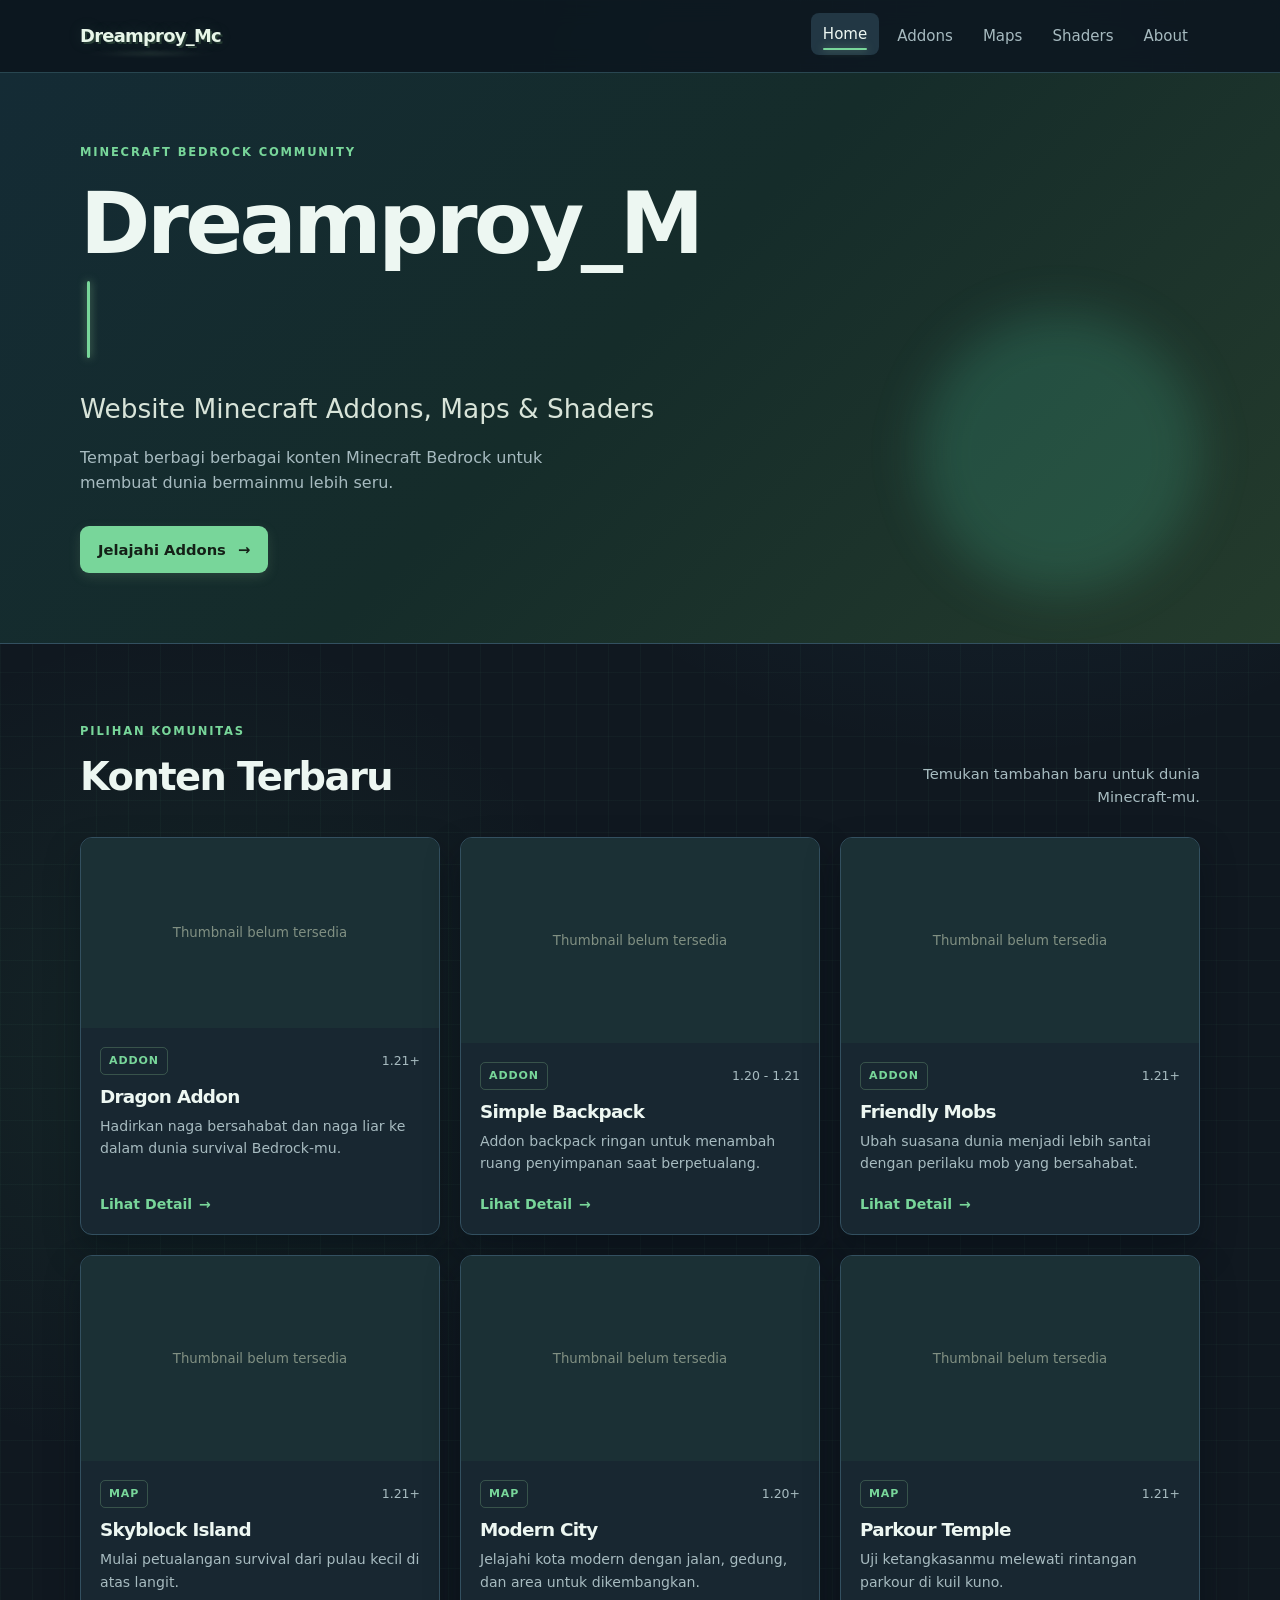
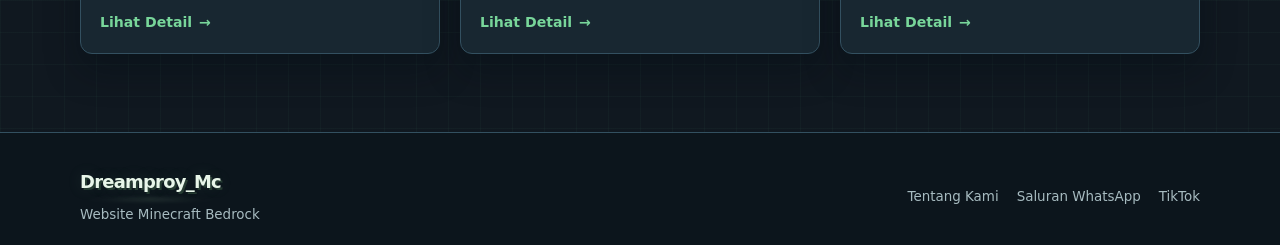
==== index.html @ 4c5c8b7b "Dream" ====
<!DOCTYPE html>
<html lang="id">
<head>
  <meta charset="UTF-8">
  <meta name="viewport" content="width=device-width, initial-scale=1.0">
  <meta name="description" content="Dreamproy_Mc - Website Minecraft Bedrock untuk berbagi Addons, Maps, dan Shaders.">
  <title>Dreamproy_Mc | Website Minecraft Bedrock</title>
  <link rel="stylesheet" href="style.css">
</head>
<body data-page="home">
  <header class="site-header">
    <div class="container nav-wrap">
      <a class="brand" href="index.html" aria-label="Dreamproy_Mc beranda">Dreamproy_Mc</a>
      <button class="menu-toggle" type="button" aria-label="Buka menu" aria-expanded="false">
        <span></span><span></span><span></span>
      </button>
      <nav class="site-nav" aria-label="Navigasi utama">
        <a href="index.html">Home</a>
        <a href="addons.html">Addons</a>
        <a href="maps.html">Maps</a>
        <a href="shaders.html">Shaders</a>
        <a href="about.html">About</a>
      </nav>
    </div>
  </header>

  <main>
    <section class="hero">
      <div class="container hero-content">
        <div class="hero-copy">
          <p class="eyebrow">MINECRAFT BEDROCK COMMUNITY</p>
          <h1 class="typing-title" data-typing-text="Dreamproy_Mc" aria-label="Dreamproy_Mc"></h1>
          <p class="hero-title">Website Minecraft Addons, Maps &amp; Shaders</p>
          <p class="hero-text">Tempat berbagi berbagai konten Minecraft Bedrock untuk membuat dunia bermainmu lebih seru.</p>
          <a class="button button-primary" href="addons.html">Jelajahi Addons <span aria-hidden="true">→</span></a>
        </div>
        <div class="hero-skin" aria-label="Dekorasi skin Minecraft">
          <div class="hero-skin-glow"></div>
          <img src="https://cdn.phototourl.com/free/2026-09-10-048aab70-719a-4eb6-b8e5-b6e6c5dc29ec.png" alt="Skin Minecraft dekorasi" onerror="this.style.display='none'">
        </div>
      </div>
    </section>

    <section class="section container">
      <div class="section-heading">
        <div>
          <p class="eyebrow">PILIHAN KOMUNITAS</p>
          <h2>Konten Terbaru</h2>
        </div>
        <p class="section-note">Temukan tambahan baru untuk dunia Minecraft-mu.</p>
      </div>
      <div id="latest-grid" class="card-grid" aria-live="polite"></div>
    </section>
  </main>

  <footer class="site-footer">
    <div class="container footer-grid">
      <div>
        <a class="brand footer-brand" href="index.html">Dreamproy_Mc</a>
        <p>Website Minecraft Bedrock</p>
      </div>
      <div class="footer-links">
        <a href="about.html">Tentang Kami</a>
        <a href="https://whatsapp.com/channel/0029Vb12716GZNCsfxlUix3G">Saluran WhatsApp</a>
        <a href="https://www.tiktok.com/@danzxd_real?_t=8sNT5NTnFqM&_r=1">TikTok</a>
      </div>
    </div>
    <div class="container footer-bottom">
      <span>&copy; 2026 Dreamproy_Mc</span>
      <span>Dibuat untuk para pemain Bedrock</span>
    </div>
  </footer>
  <script src="data.js"></script>
  <script src="script.js"></script>
</body>
</html>
---- style.css ----
:root {
  --bg: #101820;
  --surface: #182731;
  --surface-light: #223744;
  --line: #335060;
  --text: #edf7f2;
  --muted: #a7bbc0;
  --green: #78d69a;
  --green-dark: #3f9d6a;
  --shadow: 0 16px 34px rgba(3, 12, 18, .34);
  --radius: 12px;
}

* { box-sizing: border-box; }
html { scroll-behavior: smooth; }
body {
  margin: 0;
  background-color: var(--bg);
  background-image:
    linear-gradient(rgba(120, 214, 154, .035) 1px, transparent 1px),
    linear-gradient(90deg, rgba(120, 214, 154, .035) 1px, transparent 1px),
    radial-gradient(circle at 78% 8%, rgba(73, 168, 214, .15), transparent 30%),
    radial-gradient(circle at 15% 55%, rgba(67, 177, 113, .09), transparent 28%);
  background-size: 32px 32px, 32px 32px, auto, auto;
  color: var(--text);
  font-family: Inter, ui-sans-serif, system-ui, -apple-system, BlinkMacSystemFont, "Segoe UI", sans-serif;
  line-height: 1.6;
}
a { color: inherit; text-decoration: none; }
img { max-width: 100%; display: block; }
.container { width: min(1120px, calc(100% - 40px)); margin: 0 auto; }
.sr-only { position: absolute; width: 1px; height: 1px; padding: 0; margin: -1px; overflow: hidden; clip: rect(0, 0, 0, 0); white-space: nowrap; border: 0; }

.site-header {
  position: sticky; top: 0; z-index: 20;
  background: rgba(13, 24, 32, .9);
  border-bottom: 1px solid rgba(76, 126, 143, .45);
  backdrop-filter: blur(12px);
}
.nav-wrap { min-height: 72px; display: flex; align-items: center; justify-content: space-between; gap: 24px; }
.brand {
  position: relative; display: inline-block;
  font-weight: 800; letter-spacing: -.04em; font-size: 1.12rem;
  color: #e8f6e9;
  text-shadow: 2px 2px 0 rgba(84, 125, 90, .35), 0 0 16px rgba(131, 184, 135, .16);
  transition: color .3s ease, text-shadow .3s ease, transform .3s ease;
}
.brand::after {
  content: ""; position: absolute; left: 0; right: 0; bottom: -4px; height: 1px;
  border-radius: 50%; background: radial-gradient(ellipse, rgba(177, 219, 179, .72), transparent 70%);
  filter: blur(2px); opacity: .7;
}
.brand:hover { color: #ffffff; text-shadow: 0 0 14px rgba(160, 215, 164, .7); transform: translateY(-1px); }
.site-nav { display: flex; align-items: center; gap: 6px; }
.site-nav a {
  position: relative; color: var(--muted); padding: 9px 12px; border-radius: 8px; font-size: .94rem;
  transition: color .25s ease, background .25s ease, transform .25s ease;
}
.site-nav a::after {
  content: ""; position: absolute; left: 12px; right: 12px; bottom: 5px; height: 2px;
  border-radius: 999px; background: var(--green); transform: scaleX(0); transform-origin: center;
  transition: transform .25s ease, box-shadow .25s ease;
}
.site-nav a:hover, .site-nav a.active { color: var(--text); background: var(--surface-light); transform: translateY(-2px); }
.site-nav a:hover::after, .site-nav a.active::after { transform: scaleX(1); box-shadow: 0 0 9px rgba(131, 184, 135, .7); }
.menu-toggle { display: none; border: 0; background: transparent; padding: 8px; cursor: pointer; }
.menu-toggle span { display: block; width: 23px; height: 2px; margin: 5px 0; background: var(--text); border-radius: 2px; transition: transform .25s ease, opacity .25s ease; }
.menu-toggle[aria-expanded="true"] span:nth-child(1) { transform: translateY(7px) rotate(45deg); }
.menu-toggle[aria-expanded="true"] span:nth-child(2) { opacity: 0; transform: scaleX(0); }
.menu-toggle[aria-expanded="true"] span:nth-child(3) { transform: translateY(-7px) rotate(-45deg); }

.typing-title { min-height: 1.15em; }
.typing-title::after { content: ""; display: inline-block; width: 3px; height: .9em; margin-left: 7px; vertical-align: -.08em; border-radius: 2px; background: var(--green); box-shadow: 0 0 9px rgba(131, 184, 135, .75); animation: cursor-blink .8s steps(1) infinite; }
@keyframes cursor-blink { 50% { opacity: 0; } }

.hero { overflow: hidden; border-bottom: 1px solid var(--line); background: linear-gradient(135deg, #142b35 0%, #152c2a 48%, #243b2c 100%); }
.hero-content { min-height: 505px; display: flex; align-items: center; justify-content: space-between; gap: 30px; position: relative; }
.hero-copy { max-width: 620px; padding: 70px 0; position: relative; z-index: 1; }
.eyebrow { margin: 0 0 14px; color: var(--green); font-size: .72rem; font-weight: 800; letter-spacing: .16em; }
h1, h2, h3, p { margin-top: 0; }
h1, h2, h3 { line-height: 1.15; letter-spacing: -.04em; }
h1 { margin-bottom: 18px; font-size: clamp(2.5rem, 7vw, 5.3rem); }
h2 { margin-bottom: 10px; font-size: clamp(1.7rem, 4vw, 2.4rem); }
h3 { margin-bottom: 8px; font-size: 1.15rem; }
.hero-title { margin-bottom: 14px; font-size: clamp(1.15rem, 2.4vw, 1.65rem); color: #d8e4d9; }
.hero-text { max-width: 500px; margin-bottom: 30px; color: var(--muted); }
.hero-skin { width: min(38%, 360px); align-self: stretch; display: grid; place-items: end center; position: relative; }
.hero-skin img { position: relative; z-index: 1; max-height: 390px; width: auto; object-fit: contain; filter: drop-shadow(0 18px 15px rgba(0, 0, 0, .3)); }
.hero-skin-glow { width: 280px; height: 280px; position: absolute; right: 0; bottom: 50px; border-radius: 50%; background: rgba(70, 193, 155, .2); filter: blur(24px); }
.button { position: relative; isolation: isolate; overflow: hidden; display: inline-flex; align-items: center; gap: 12px; border: 1px solid transparent; border-radius: 9px; padding: 11px 17px; font-weight: 700; font-size: .92rem; transition: transform .25s ease, background .25s ease, border-color .25s ease, box-shadow .25s ease; }
.button::before { content: ""; position: absolute; z-index: -1; top: -35%; bottom: -35%; left: -70%; width: 38%; background: linear-gradient(100deg, transparent, rgba(255, 255, 255, .28), transparent); transform: skewX(-18deg); animation: button-sheen 5.5s ease-in-out infinite; pointer-events: none; }
.button:hover { transform: translateY(-3px); box-shadow: 0 9px 20px rgba(0, 0, 0, .2); }
.button:hover::before { animation-duration: 2.6s; }
.button:active { transform: translateY(-1px) scale(.98); }
.button-primary { color: #142017; background: var(--green); box-shadow: 0 4px 12px rgba(131, 184, 135, .18); }
.button-primary:hover { background: #a0d1a3; box-shadow: 0 9px 22px rgba(131, 184, 135, .3); }
.button-secondary { color: var(--text); background: transparent; border-color: var(--line); }
.button-secondary:hover { border-color: var(--green); }
@keyframes button-sheen {
  0%, 62% { left: -70%; opacity: 0; }
  70% { opacity: .72; }
  88%, 100% { left: 135%; opacity: 0; }
}
.section { padding-top: 78px; padding-bottom: 78px; }
.section-heading { display: flex; justify-content: space-between; align-items: end; gap: 30px; margin-bottom: 28px; }
.section-note, .page-banner p, .about-copy p { color: var(--muted); }
.section-note { max-width: 300px; margin: 0; font-size: .92rem; text-align: right; }
.page-banner { padding: 76px 0 64px; background: linear-gradient(135deg, #142b35, #172b2a 58%, #243b2c); border-bottom: 1px solid var(--line); }
.page-banner h1 { font-size: clamp(2.3rem, 5vw, 4rem); margin-bottom: 12px; }
.page-banner p:last-child { max-width: 560px; margin-bottom: 0; }

.card-grid { display: grid; grid-template-columns: repeat(3, 1fr); gap: 20px; }
.content-card { overflow: hidden; display: flex; flex-direction: column; min-width: 0; border: 1px solid var(--line); border-radius: var(--radius); background: var(--surface); box-shadow: var(--shadow); transition: transform .2s ease, border-color .2s ease; }
.content-card { position: relative; }
.content-card::after { content: ""; position: absolute; z-index: 2; top: 0; bottom: 0; left: -55%; width: 28%; background: linear-gradient(105deg, transparent, rgba(255, 255, 255, .07), transparent); transform: skewX(-16deg); animation: card-sheen 8s ease-in-out infinite; pointer-events: none; }
.content-card:hover { transform: translateY(-4px); border-color: var(--green-dark); }
@keyframes card-sheen {
  0%, 68% { left: -55%; opacity: 0; }
  76% { opacity: .9; }
  94%, 100% { left: 135%; opacity: 0; }
}
.card-image { height: 190px; display: grid; place-items: center; position: relative; overflow: hidden; background: #1b3035; }
.card-image img { width: 100%; height: 100%; object-fit: cover; }
.card-image.image-failed img, .card-image img.image-failed { display: none; }
.image-placeholder { display: none; color: #819083; font-size: .83rem; text-align: center; padding: 20px; }
.card-image.image-failed .image-placeholder { display: block; }
.card-body { display: flex; flex: 1; flex-direction: column; padding: 19px; }
.card-topline { display: flex; align-items: center; justify-content: space-between; gap: 10px; margin-bottom: 11px; }
.tag { display: inline-flex; padding: 4px 8px; border: 1px solid rgba(131, 184, 135, .3); border-radius: 5px; color: var(--green); font-size: .69rem; font-weight: 800; letter-spacing: .08em; text-transform: uppercase; }
.version { color: var(--muted); font-size: .78rem; }
.card-body p { color: var(--muted); font-size: .88rem; margin-bottom: 18px; }
.card-link { display: inline-flex; align-items: center; gap: 7px; margin-top: auto; color: var(--green); font-size: .88rem; font-weight: 700; }
.card-link:hover { color: #b1dbb3; }
.category-card .card-image { height: 205px; }
.category-card .card-body { min-height: 190px; }
.empty-state { grid-column: 1 / -1; padding: 38px; border: 1px dashed var(--line); border-radius: var(--radius); color: var(--muted); text-align: center; }

.toolbar { display: flex; align-items: center; justify-content: space-between; gap: 20px; margin-bottom: 25px; }
.search-box { width: min(100%, 380px); display: flex; align-items: center; gap: 10px; padding: 0 14px; border: 1px solid var(--line); border-radius: 8px; background: var(--surface); color: var(--muted); }
.search-box input { width: 100%; padding: 12px 0; border: 0; outline: 0; color: var(--text); background: transparent; font: inherit; }
.search-box:focus-within { border-color: var(--green); }
.result-count { color: var(--muted); font-size: .86rem; }

.detail-section { min-height: 600px; }
.back-link { display: inline-block; margin-bottom: 28px; color: var(--muted); font-size: .9rem; }
.back-link:hover { color: var(--green); }
.detail-content { display: grid; grid-template-columns: minmax(280px, .9fr) 1.1fr; gap: 46px; align-items: start; }
.detail-image { min-height: 390px; display: grid; place-items: center; overflow: hidden; border: 1px solid var(--line); border-radius: var(--radius); background: var(--surface); }
.detail-image img { width: 100%; height: 100%; min-height: 390px; object-fit: cover; }
.detail-image.image-failed img { display: none; }
.detail-image .image-placeholder { display: none; }
.detail-image.image-failed .image-placeholder { display: block; }
.detail-copy .tag { margin-bottom: 15px; }
.detail-copy h1 { margin-bottom: 16px; font-size: clamp(2.2rem, 5vw, 4rem); }
.detail-meta { display: flex; gap: 20px; margin-bottom: 25px; color: var(--muted); font-size: .88rem; }
.detail-description { color: #c4cec5; }
.feature-list { margin: 14px 0 29px; padding-left: 20px; color: var(--muted); }
.feature-list li { margin: 6px 0; }
.download-note { color: var(--muted); font-size: .9rem; }
.not-found { padding: 50px 0; }

.about-layout { display: grid; grid-template-columns: 1.2fr .8fr; align-items: center; gap: 70px; }
.about-copy { max-width: 590px; }
.about-copy h2 { margin-bottom: 25px; font-size: clamp(2rem, 4vw, 3.2rem); }
.about-copy p { font-size: 1.02rem; }
.about-skin { display: flex; justify-content: center; }
.about-skin-frame { width: min(100%, 315px); min-height: 380px; display: grid; place-items: end center; overflow: hidden; border: 1px solid var(--line); border-radius: 15px; background: linear-gradient(145deg, #1a3440, #1a3028); }
.about-skin-frame img { max-height: 360px; width: auto; filter: drop-shadow(0 15px 12px rgba(0, 0, 0, .3)); }

.site-footer { border-top: 1px solid var(--line); background: #0c151c; }
.footer-grid { display: flex; justify-content: space-between; gap: 30px; padding-top: 35px; padding-bottom: 30px; }
.footer-brand { display: inline-block; margin-bottom: 8px; }
.footer-grid p { margin: 0; color: var(--muted); font-size: .84rem; }
.footer-links { display: flex; flex-wrap: wrap; justify-content: end; align-items: center; gap: 18px; color: var(--muted); font-size: .84rem; }
.footer-links a:hover { color: var(--green); }
.footer-bottom { display: flex; justify-content: space-between; gap: 20px; padding-top: 16px; padding-bottom: 18px; border-top: 1px solid #203742; color: #779097; font-size: .75rem; }

@media (max-width: 760px) {
  .container { width: min(100% - 30px, 560px); }
  .menu-toggle { display: block; }
  .site-nav { display: flex; visibility: hidden; opacity: 0; pointer-events: none; transform: translateY(-9px) scale(.98); position: absolute; top: 71px; left: 15px; right: 15px; flex-direction: column; align-items: stretch; padding: 10px; border: 1px solid var(--line); border-radius: 10px; background: rgba(16, 31, 40, .97); box-shadow: var(--shadow); transition: opacity .25s ease, transform .25s ease, visibility .25s ease; }
  .site-nav.open { visibility: visible; opacity: 1; pointer-events: auto; transform: translateY(0) scale(1); }
  .site-nav a { padding: 12px; transform: none; }
  .site-nav a::after { left: 12px; right: auto; width: 28px; bottom: 8px; transform-origin: left; }
  .site-nav a:hover, .site-nav a.active { transform: translateX(4px); }
  .hero-content { min-height: 570px; align-items: flex-start; }
  .hero-copy { padding-top: 65px; }
  .hero-skin { position: absolute; right: -30px; bottom: 0; width: 230px; height: 280px; opacity: .55; }
  .hero-skin img { max-height: 275px; }
  .hero-skin-glow { width: 190px; height: 190px; bottom: 15px; }
  .section { padding-top: 55px; padding-bottom: 55px; }
  .section-heading { display: block; }
  .section-note { margin-top: 10px; text-align: left; }
  .card-grid { grid-template-columns: 1fr; }
  .card-image, .category-card .card-image { height: 210px; }
  .toolbar { display: block; }
  .search-box { width: 100%; }
  .result-count { display: block; margin-top: 12px; }
  .detail-content, .about-layout { grid-template-columns: 1fr; gap: 30px; }
  .detail-image { min-height: 260px; }
  .detail-image img { min-height: 260px; }
  .about-layout { gap: 45px; }
  .about-skin { order: -1; }
  .footer-grid, .footer-bottom { display: block; }
  .footer-links { justify-content: start; margin-top: 25px; }
  .footer-bottom span { display: block; margin-top: 6px; }
}

@media (prefers-reduced-motion: reduce) {
  *, *::before, *::after { animation-duration: .01ms !important; animation-iteration-count: 1 !important; scroll-behavior: auto !important; }
}
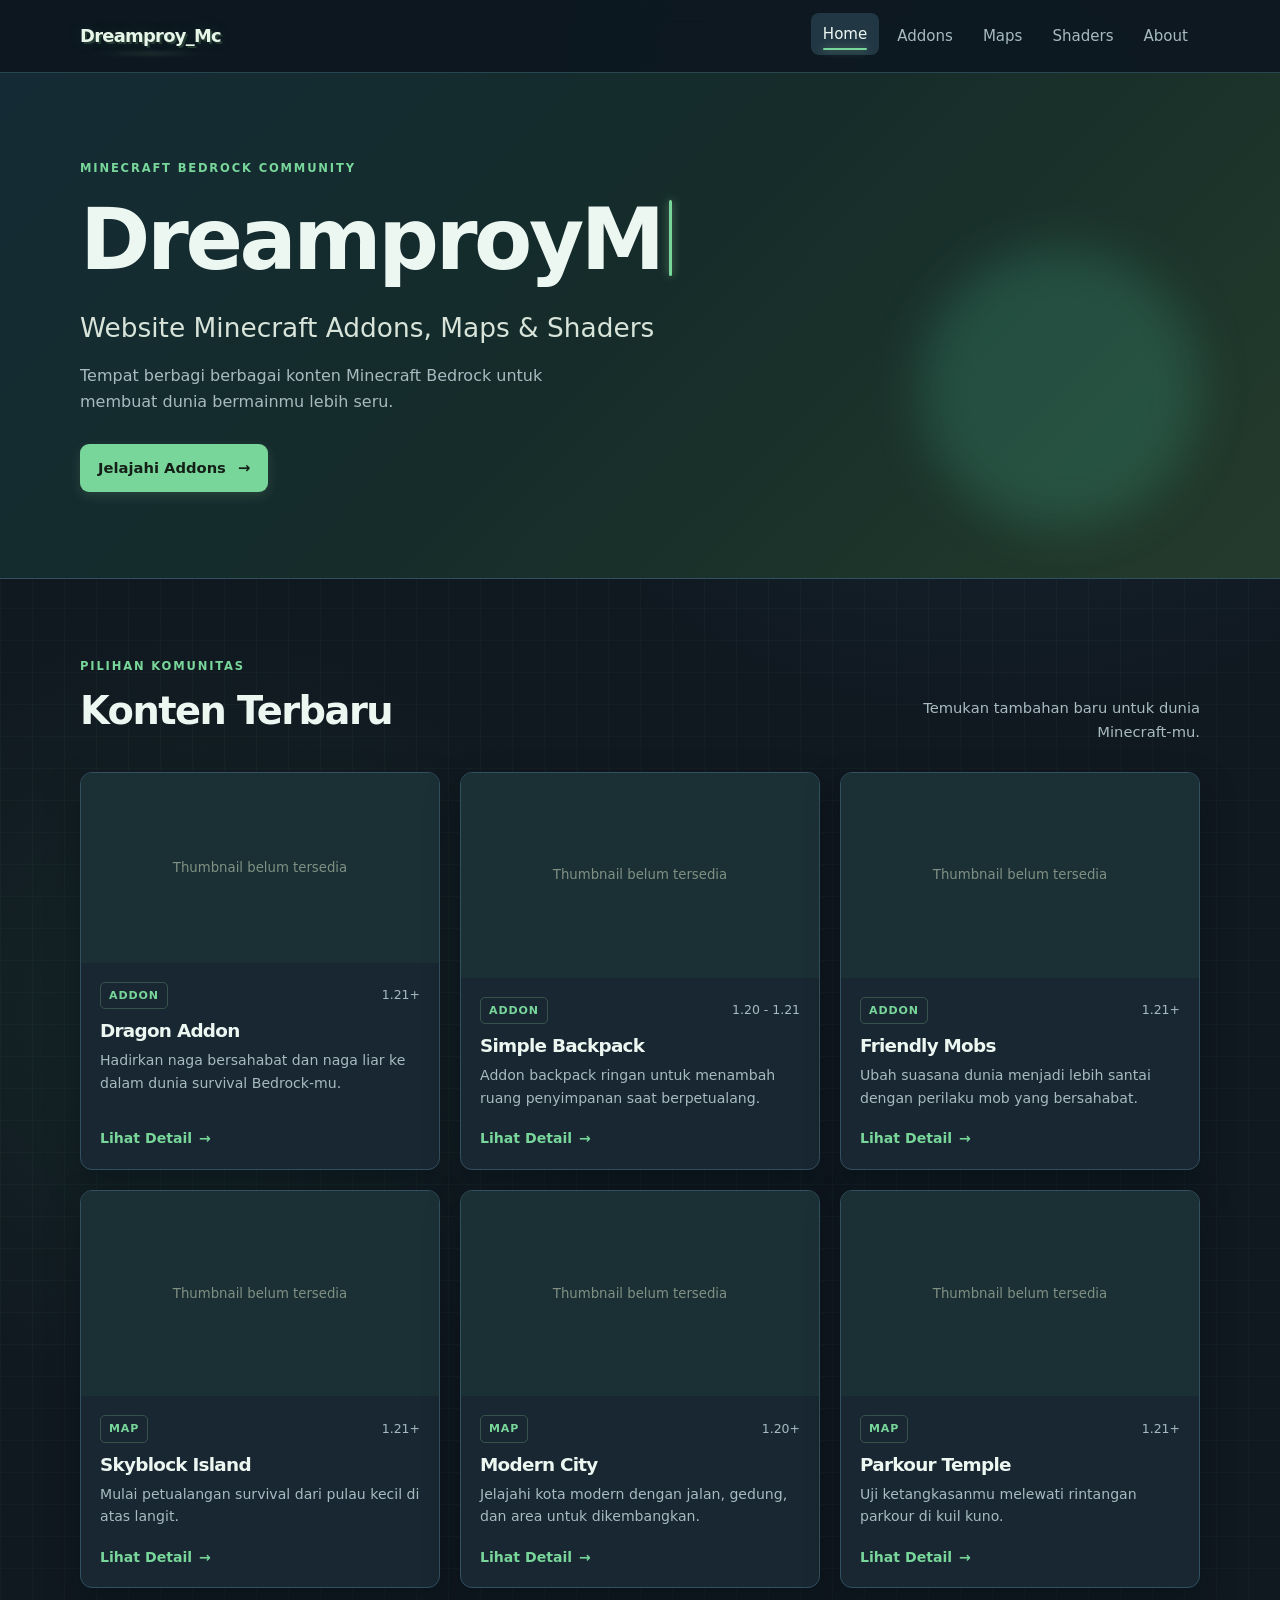
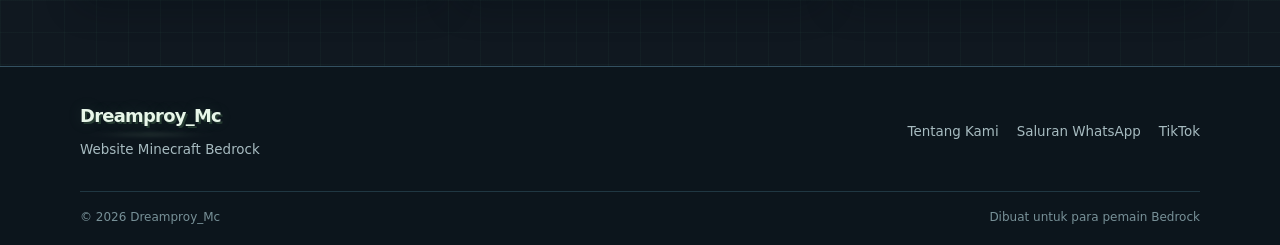
==== commit 4d865183: "Fix typing title text in index.html" ====
--- a/index.html
+++ b/index.html
@@ -29,7 +29,7 @@
       <div class="container hero-content">
         <div class="hero-copy">
           <p class="eyebrow">MINECRAFT BEDROCK COMMUNITY</p>
-          <h1 class="typing-title" data-typing-text="Dreamproy_Mc" aria-label="Dreamproy_Mc"></h1>
+          <h1 class="typing-title" data-typing-text="DreamproyMc" aria-label="Dreamproy_Mc"></h1>
           <p class="hero-title">Website Minecraft Addons, Maps &amp; Shaders</p>
           <p class="hero-text">Tempat berbagi berbagai konten Minecraft Bedrock untuk membuat dunia bermainmu lebih seru.</p>
           <a class="button button-primary" href="addons.html">Jelajahi Addons <span aria-hidden="true">→</span></a>
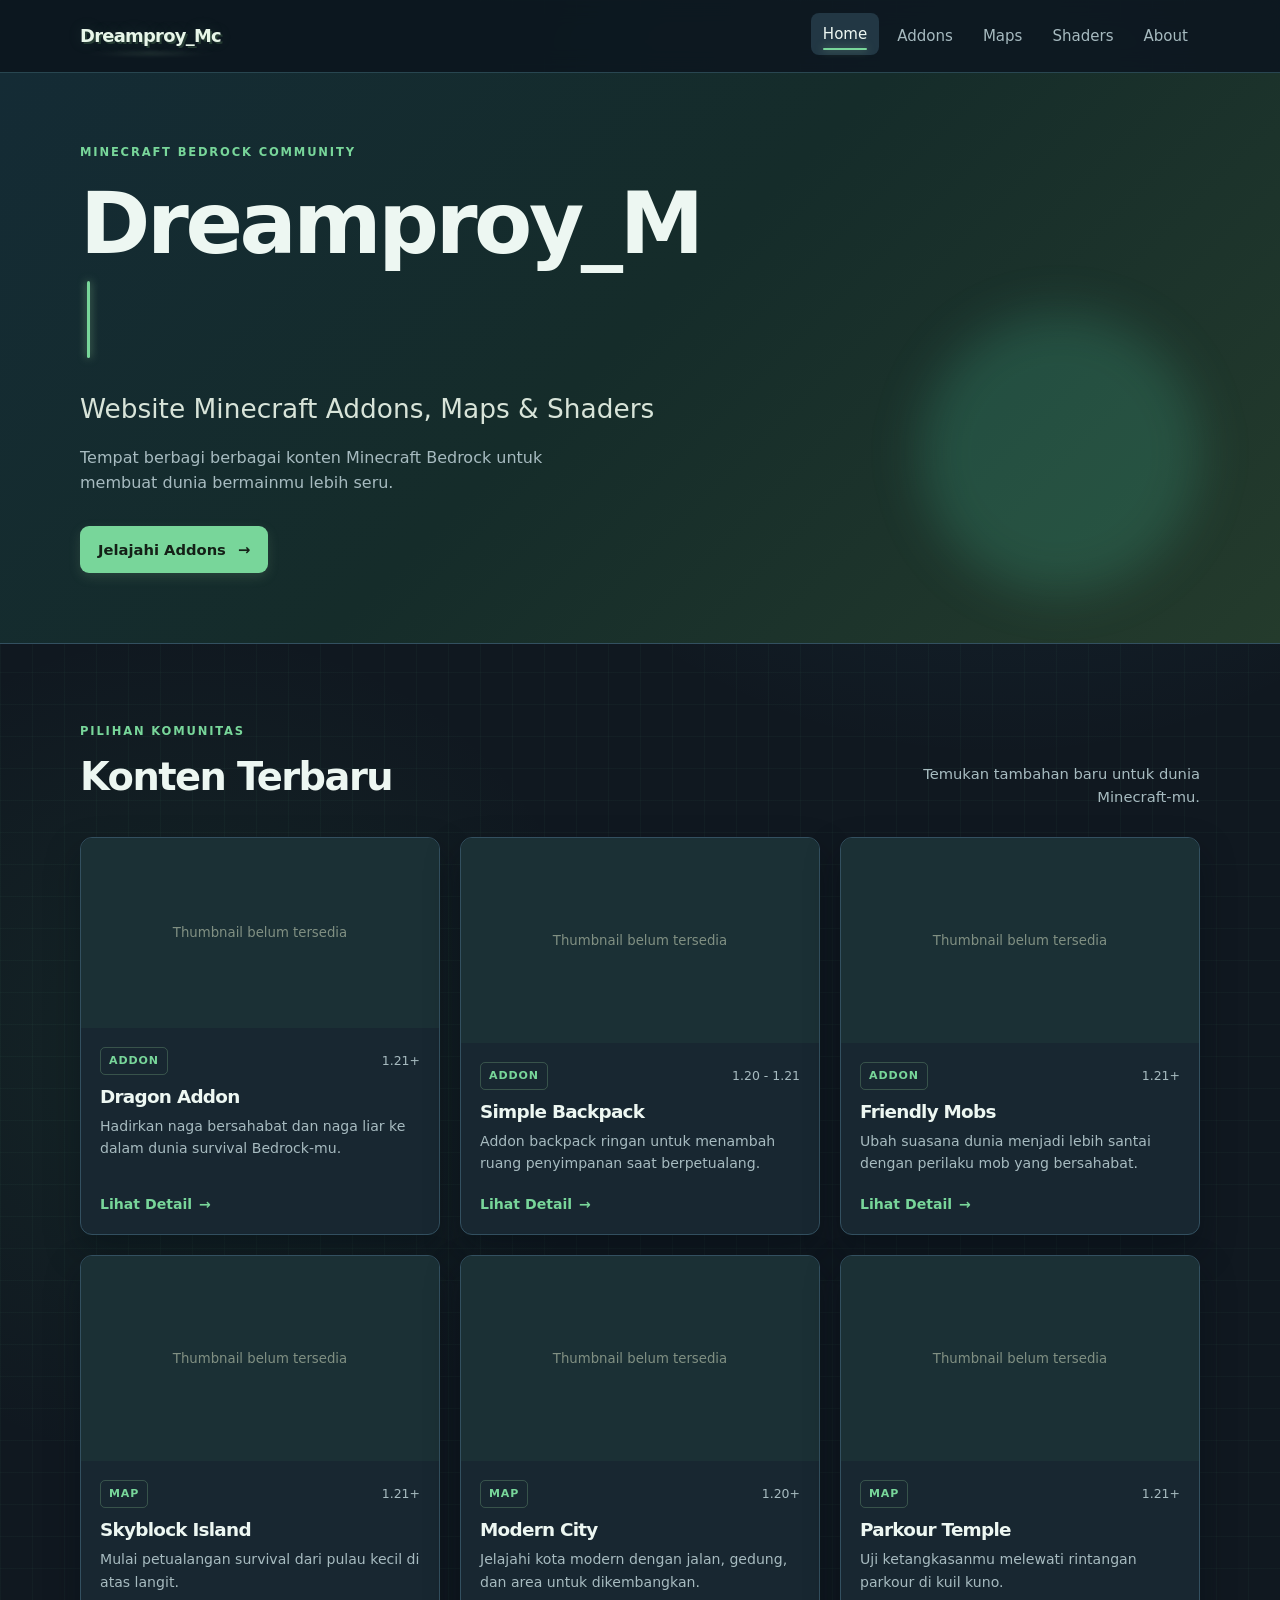
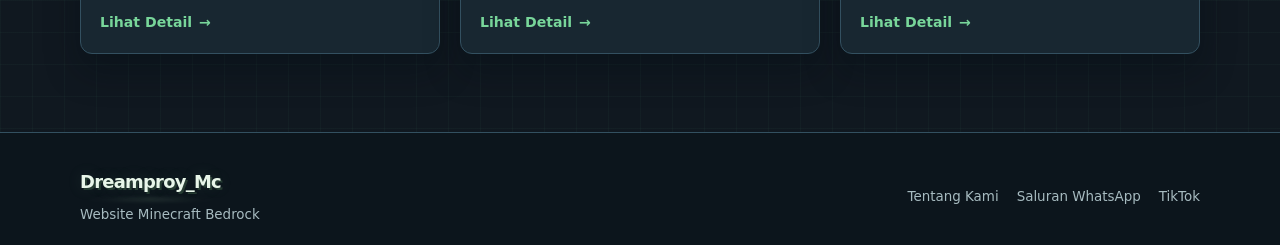
==== commit a70021ae: "Fix typo in data-typing-text attribute" ====
--- a/index.html
+++ b/index.html
@@ -29,7 +29,7 @@
       <div class="container hero-content">
         <div class="hero-copy">
           <p class="eyebrow">MINECRAFT BEDROCK COMMUNITY</p>
-          <h1 class="typing-title" data-typing-text="DreamproyMc" aria-label="Dreamproy_Mc"></h1>
+          <h1 class="typing-title" data-typing-text="Dreamproy_Mc" aria-label="Dreamproy_Mc"></h1>
           <p class="hero-title">Website Minecraft Addons, Maps &amp; Shaders</p>
           <p class="hero-text">Tempat berbagi berbagai konten Minecraft Bedrock untuk membuat dunia bermainmu lebih seru.</p>
           <a class="button button-primary" href="addons.html">Jelajahi Addons <span aria-hidden="true">→</span></a>
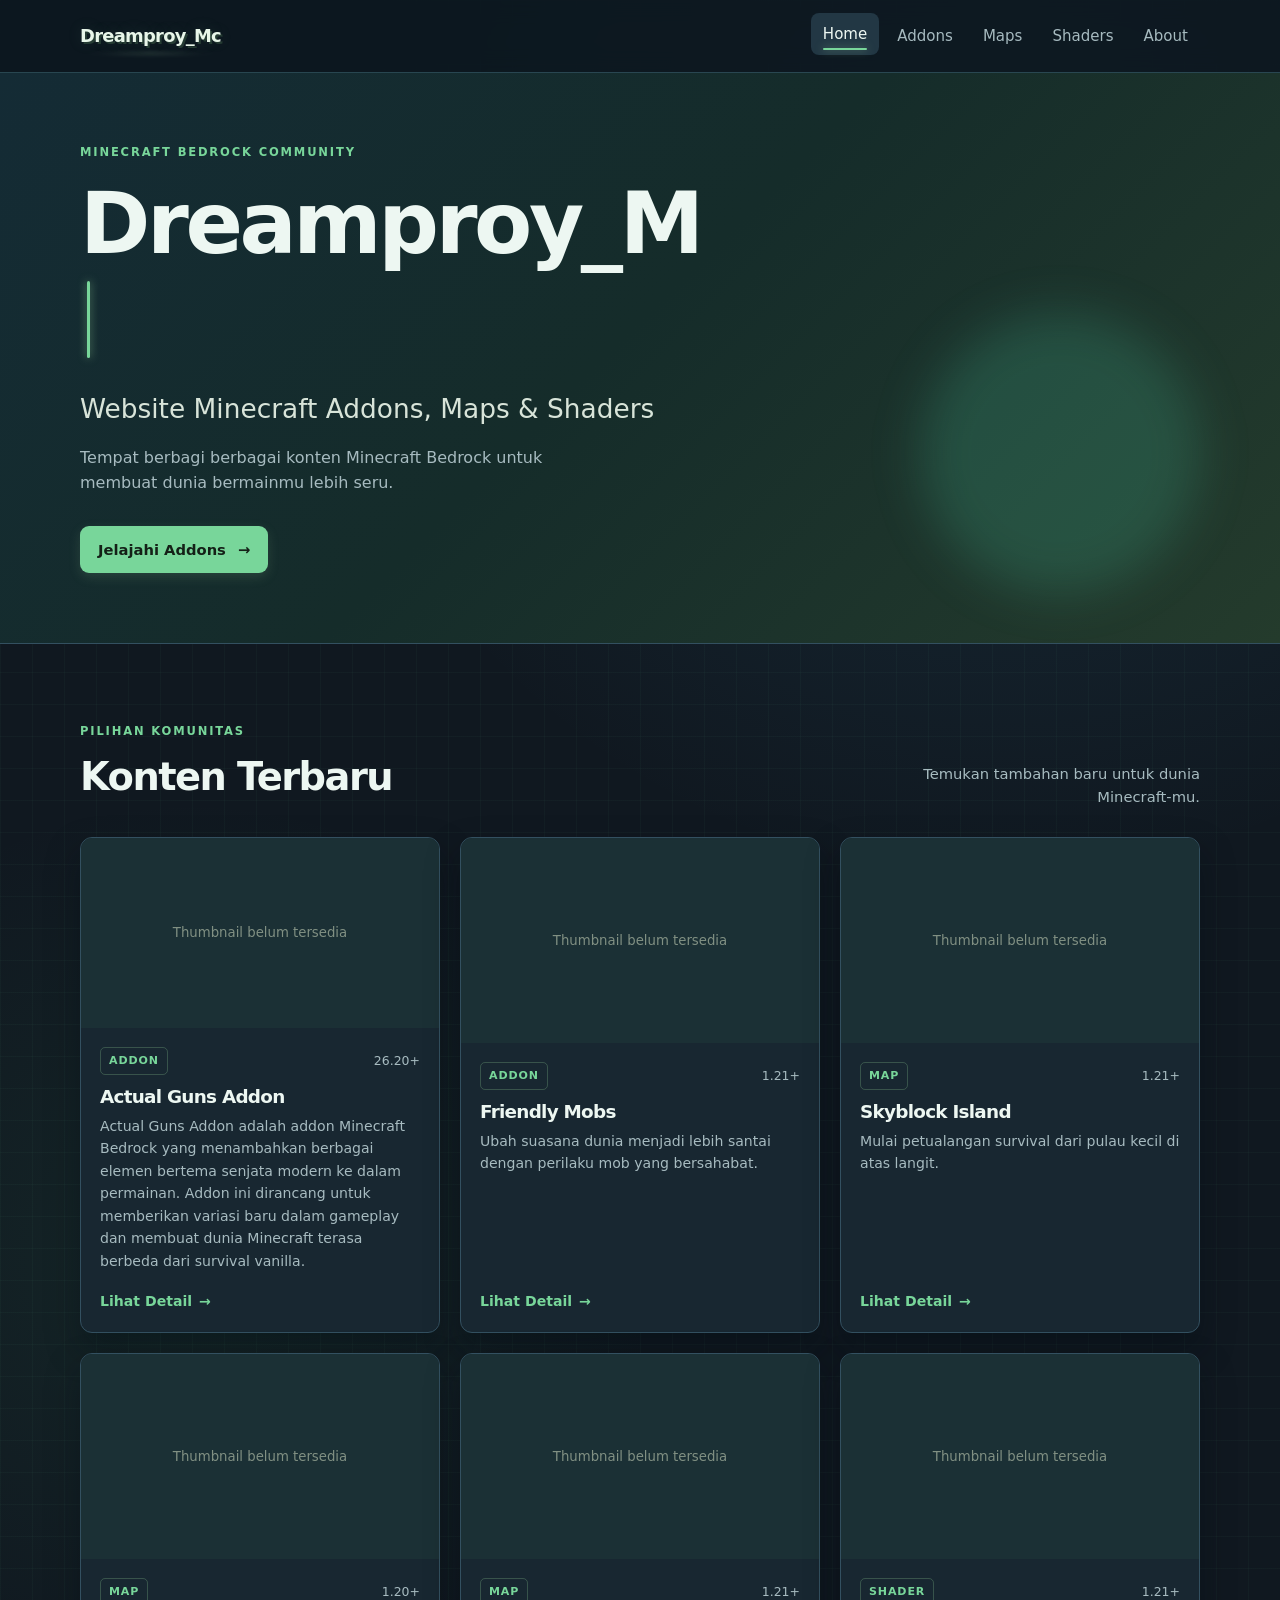
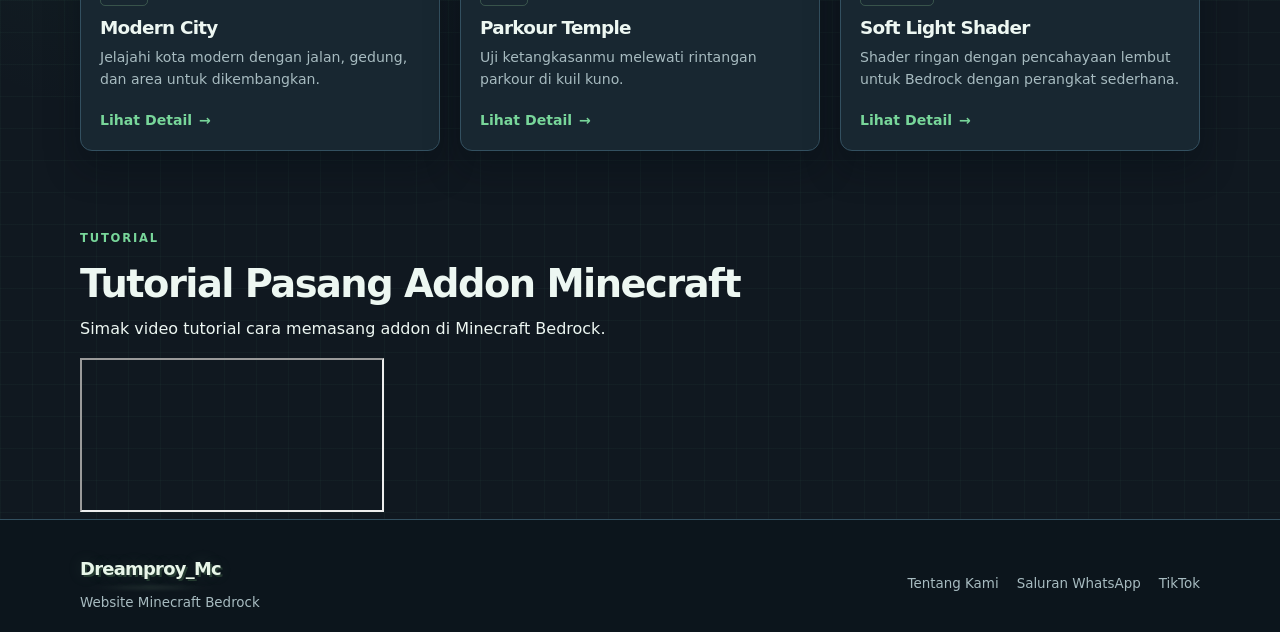
==== commit 9a4446dc: "Refactor HTML structure and content updates" ====
--- a/index.html
+++ b/index.html
@@ -7,13 +7,27 @@
   <title>Dreamproy_Mc | Website Minecraft Bedrock</title>
   <link rel="stylesheet" href="style.css">
 </head>
+
 <body data-page="home">
+
   <header class="site-header">
     <div class="container nav-wrap">
-      <a class="brand" href="index.html" aria-label="Dreamproy_Mc beranda">Dreamproy_Mc</a>
-      <button class="menu-toggle" type="button" aria-label="Buka menu" aria-expanded="false">
-        <span></span><span></span><span></span>
+
+      <a class="brand" href="index.html" aria-label="Dreamproy_Mc beranda">
+        Dreamproy_Mc
+      </a>
+
+      <button
+        class="menu-toggle"
+        type="button"
+        aria-label="Buka menu"
+        aria-expanded="false"
+      >
+        <span></span>
+        <span></span>
+        <span></span>
       </button>
+
       <nav class="site-nav" aria-label="Navigasi utama">
         <a href="index.html">Home</a>
         <a href="addons.html">Addons</a>
@@ -21,56 +35,188 @@
         <a href="shaders.html">Shaders</a>
         <a href="about.html">About</a>
       </nav>
+
     </div>
   </header>
 
+
   <main>
+
+    <!-- HERO -->
     <section class="hero">
       <div class="container hero-content">
+
         <div class="hero-copy">
-          <p class="eyebrow">MINECRAFT BEDROCK COMMUNITY</p>
-          <h1 class="typing-title" data-typing-text="Dreamproy_Mc" aria-label="Dreamproy_Mc"></h1>
-          <p class="hero-title">Website Minecraft Addons, Maps &amp; Shaders</p>
-          <p class="hero-text">Tempat berbagi berbagai konten Minecraft Bedrock untuk membuat dunia bermainmu lebih seru.</p>
-          <a class="button button-primary" href="addons.html">Jelajahi Addons <span aria-hidden="true">→</span></a>
-        </div>
+
+          <p class="eyebrow">
+            MINECRAFT BEDROCK COMMUNITY
+          </p>
+
+          <h1
+            class="typing-title"
+            data-typing-text="Dreamproy_Mc"
+            aria-label="Dreamproy_Mc"
+          ></h1>
+
+          <p class="hero-title">
+            Website Minecraft Addons, Maps &amp; Shaders
+          </p>
+
+          <p class="hero-text">
+            Tempat berbagi berbagai konten Minecraft Bedrock
+            untuk membuat dunia bermainmu lebih seru.
+          </p>
+
+          <a class="button button-primary" href="addons.html">
+            Jelajahi Addons
+            <span aria-hidden="true">→</span>
+          </a>
+
+        </div>
+
         <div class="hero-skin" aria-label="Dekorasi skin Minecraft">
+
           <div class="hero-skin-glow"></div>
-          <img src="https://cdn.phototourl.com/free/2026-09-10-048aab70-719a-4eb6-b8e5-b6e6c5dc29ec.png" alt="Skin Minecraft dekorasi" onerror="this.style.display='none'">
-        </div>
+
+          <img
+            src="https://cdn.phototourl.com/free/2026-09-10-048aab70-719a-4eb6-b8e5-b6e6c5dc29ec.png"
+            alt="Skin Minecraft dekorasi"
+            onerror="this.style.display='none'"
+          >
+
+        </div>
+
       </div>
     </section>
 
+
+    <!-- KONTEN TERBARU -->
     <section class="section container">
+
       <div class="section-heading">
+
         <div>
-          <p class="eyebrow">PILIHAN KOMUNITAS</p>
-          <h2>Konten Terbaru</h2>
-        </div>
-        <p class="section-note">Temukan tambahan baru untuk dunia Minecraft-mu.</p>
-      </div>
-      <div id="latest-grid" class="card-grid" aria-live="polite"></div>
+          <p class="eyebrow">
+            PILIHAN KOMUNITAS
+          </p>
+
+          <h2>
+            Konten Terbaru
+          </h2>
+        </div>
+
+        <p class="section-note">
+          Temukan tambahan baru untuk dunia Minecraft-mu.
+        </p>
+
+      </div>
+
+      <div
+        id="latest-grid"
+        class="card-grid"
+        aria-live="polite"
+      ></div>
+
     </section>
+
+
+    <!-- TUTORIAL YOUTUBE -->
+    <section class="youtube-tutorial">
+
+      <div class="container">
+
+        <div class="section-header">
+
+          <p class="eyebrow">
+            TUTORIAL
+          </p>
+
+          <h2>
+            Tutorial Pasang Addon Minecraft
+          </h2>
+
+          <p>
+            Simak video tutorial cara memasang addon di Minecraft Bedrock.
+          </p>
+
+        </div>
+
+
+        <div class="video-container">
+
+          <iframe
+            src="https://www.youtube.com/embed/-3F4e7jQLZY"
+            title="Tutorial Pasang Addon Minecraft"
+            allow="accelerometer; autoplay; clipboard-write; encrypted-media; gyroscope; picture-in-picture"
+            allowfullscreen>
+          </iframe>
+
+        </div>
+
+      </div>
+
+    </section>
+
   </main>
 
+
+  <!-- FOOTER -->
   <footer class="site-footer">
+
     <div class="container footer-grid">
+
       <div>
-        <a class="brand footer-brand" href="index.html">Dreamproy_Mc</a>
-        <p>Website Minecraft Bedrock</p>
-      </div>
+
+        <a
+          class="brand footer-brand"
+          href="index.html"
+        >
+          Dreamproy_Mc
+        </a>
+
+        <p>
+          Website Minecraft Bedrock
+        </p>
+
+      </div>
+
+
       <div class="footer-links">
-        <a href="about.html">Tentang Kami</a>
-        <a href="https://whatsapp.com/channel/0029Vb12716GZNCsfxlUix3G">Saluran WhatsApp</a>
-        <a href="https://www.tiktok.com/@danzxd_real?_t=8sNT5NTnFqM&_r=1">TikTok</a>
-      </div>
+
+        <a href="about.html">
+          Tentang Kami
+        </a>
+
+        <a href="https://whatsapp.com/channel/0029Vb12716GZNCsfxlUix3G">
+          Saluran WhatsApp
+        </a>
+
+        <a href="https://www.tiktok.com/@danzxd_real?_t=8sNT5NTnFqM&_r=1">
+          TikTok
+        </a>
+
+      </div>
+
     </div>
+
+
     <div class="container footer-bottom">
-      <span>&copy; 2026 Dreamproy_Mc</span>
-      <span>Dibuat untuk para pemain Bedrock</span>
+
+      <span>
+        &copy; 2026 Dreamproy_Mc
+      </span>
+
+      <span>
+        Dibuat untuk para pemain Bedrock
+      </span>
+
     </div>
+
   </footer>
+
   <script src="data.js"></script>
   <script src="script.js"></script>
+
 </body>
 </html>
+
